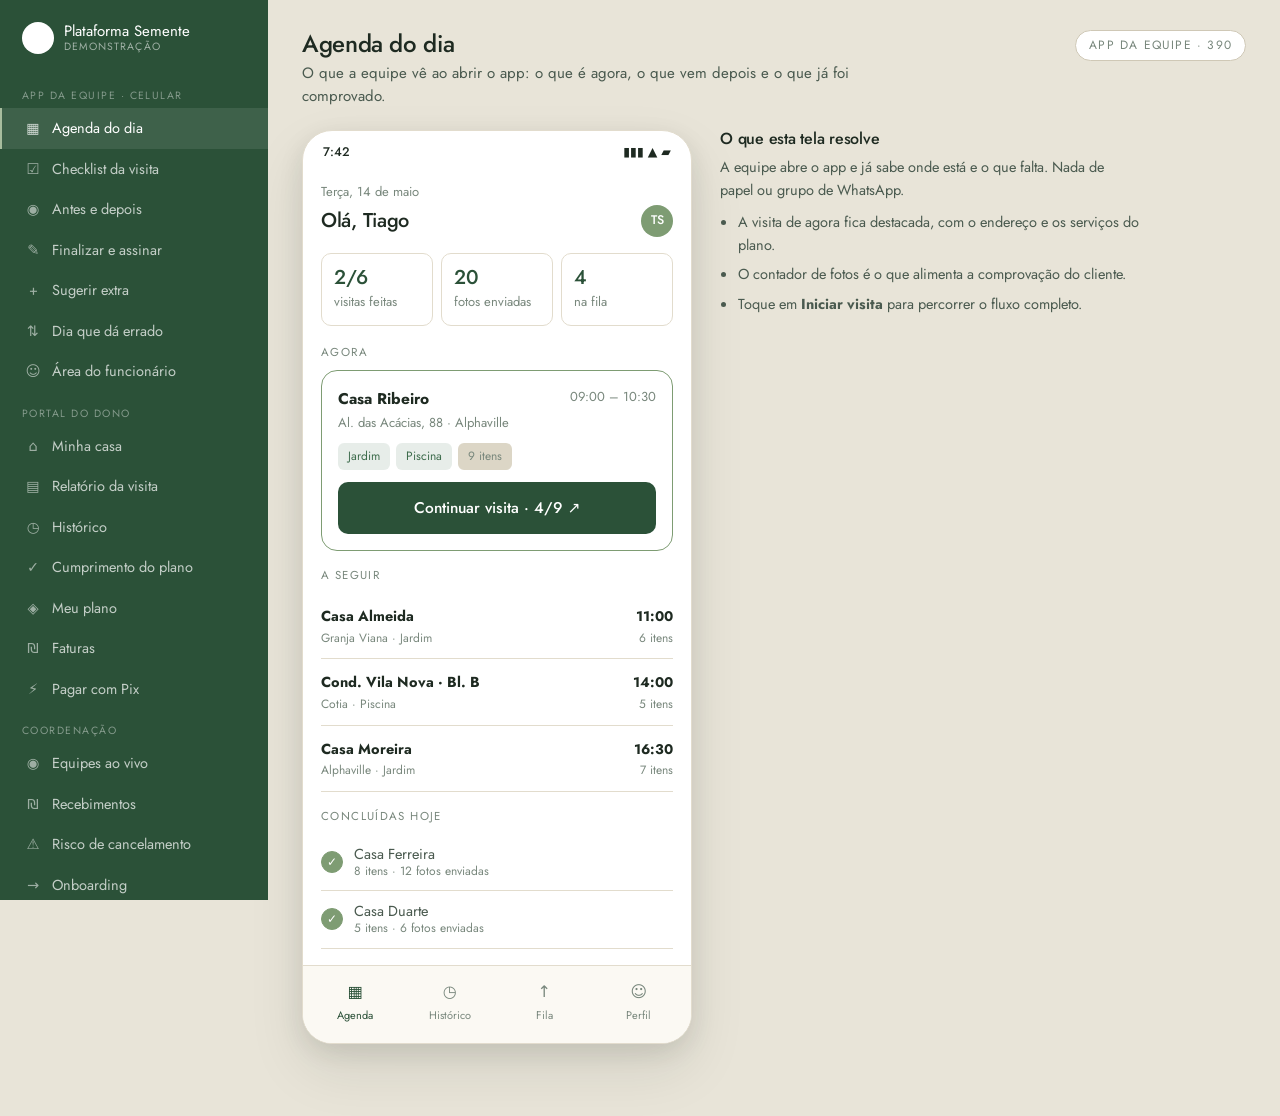
==== app/index.html @ b5c0483f "Site institucional e plataforma Semente e Servicos (demonstracao) Implementa os mockups do projeto C" ====
<!DOCTYPE html>
<html lang="pt-BR">
<head>
<meta charset="utf-8">
<meta name="viewport" content="width=device-width, initial-scale=1">
<title>Plataforma Semente — demonstração</title>
<meta name="description" content="Demonstração da plataforma de comprovação de serviços da Semente e Serviços: app da equipe, portal do dono e painel da coordenação.">
<link rel="preconnect" href="https://fonts.googleapis.com">
<link rel="preconnect" href="https://fonts.gstatic.com" crossorigin>
<link href="https://fonts.googleapis.com/css2?family=Jost:wght@300;400;500;600&display=swap" rel="stylesheet">
<link rel="stylesheet" href="../assets/css/base.css">
<link rel="stylesheet" href="app.css">
</head>
<body>

<div class="demo">

  <aside class="rail">
    <a class="rail__brand" href="../index.html">
      <span class="rail__mark">S</span>
      <span>Plataforma Semente<small>demonstração</small></span>
    </a>

    <div class="rail__cols">
      <div>
        <p class="rail__group">App da equipe · celular</p>
        <a class="rail__item" href="#agenda"><i>▦</i> Agenda do dia</a>
        <a class="rail__item" href="#checklist"><i>☑</i> Checklist da visita</a>
        <a class="rail__item" href="#camera"><i>◉</i> Antes e depois</a>
        <a class="rail__item" href="#finalizar"><i>✎</i> Finalizar e assinar</a>
        <a class="rail__item" href="#extra"><i>+</i> Sugerir extra</a>
        <a class="rail__item" href="#offline"><i>⇅</i> Dia que dá errado</a>
        <a class="rail__item" href="#funcionario"><i>☺</i> Área do funcionário</a>
      </div>

      <div>
        <p class="rail__group">Portal do dono</p>
        <a class="rail__item" href="#casa"><i>⌂</i> Minha casa</a>
        <a class="rail__item" href="#relatorio"><i>▤</i> Relatório da visita</a>
        <a class="rail__item" href="#historico"><i>◷</i> Histórico</a>
        <a class="rail__item" href="#cumprimento"><i>✓</i> Cumprimento do plano</a>
        <a class="rail__item" href="#plano"><i>◈</i> Meu plano</a>
        <a class="rail__item" href="#faturas"><i>₪</i> Faturas</a>
        <a class="rail__item" href="#pix"><i>⚡</i> Pagar com Pix</a>
      </div>

      <div>
        <p class="rail__group">Coordenação</p>
        <a class="rail__item" href="#aovivo"><i>◉</i> Equipes ao vivo</a>
        <a class="rail__item" href="#financeiro"><i>₪</i> Recebimentos</a>
        <a class="rail__item" href="#risco"><i>⚠</i> Risco de cancelamento</a>
        <a class="rail__item" href="#onboarding"><i>→</i> Onboarding</a>
        <a class="rail__item" href="#tecnica"><i>⟂</i> Visita técnica</a>
      </div>

      <div>
        <p class="rail__group">Documentos</p>
        <a class="rail__item" href="#doc-relatorio"><i>▤</i> Relatório em PDF</a>
        <a class="rail__item" href="#doc-recibo"><i>▤</i> Recibo e nota fiscal</a>
        <a class="rail__item" href="#doc-proposta"><i>▤</i> Proposta com aceite</a>
        <a class="rail__item" href="#doc-metragem"><i>▤</i> Cartão de metragem</a>
      </div>
    </div>

    <div class="rail__note">
      Demonstração navegável. Os dados ficam no seu navegador e não saem daqui.
      <br><br>
      <a href="#" data-reset>Recomeçar a demonstração</a> · <a href="../index.html">voltar ao site</a>
    </div>
  </aside>

  <main class="stage" id="stage"></main>
</div>

<div class="toast" id="toast"></div>

<script src="app.js"></script>
</body>
</html>
---- assets/css/base.css ----
/* Semente e Serviços — tokens de marca
   Extraídos dos mockups de design (Claude Design): fundo creme, verde escuro,
   verde-sálvia e terracota, tipografia Jost. */

:root {
  /* cor */
  --cream:        #E8E4D8;
  --cream-deep:   #DCD6C6;
  --green:        #2B5138;
  --green-soft:   #3C6B4B;
  --sage:         #7E9C73;
  --sage-pale:    #A8BD9E;
  --terra:        #8C4A26;
  --terra-soft:   #B06A42;

  --ink:          #1E2A21;
  --ink-2:        #4A5A4F;
  --ink-3:        #78877C;
  --line:         #CFC8B6;
  --line-soft:    #E2DCCD;
  --paper:        #FFFFFF;
  --paper-warm:   #FBF9F3;

  --ok:           #3C6B4B;
  --warn:         #B07A22;
  --danger:       #A33B29;
  --info:         #2F5E7A;

  /* tipografia */
  --font: 'Jost', system-ui, -apple-system, 'Segoe UI', sans-serif;

  /* medidas */
  --r-sm: 6px;
  --r:    10px;
  --r-lg: 16px;
  --r-xl: 24px;

  --shadow-sm: 0 1px 2px rgba(30,42,33,.06), 0 1px 3px rgba(30,42,33,.05);
  --shadow:    0 2px 8px rgba(30,42,33,.07), 0 8px 24px rgba(30,42,33,.06);
  --shadow-lg: 0 8px 24px rgba(30,42,33,.10), 0 24px 56px rgba(30,42,33,.10);

  --wrap: 1180px;
}

*, *::before, *::after { box-sizing: border-box; }

html { -webkit-text-size-adjust: 100%; }

body {
  margin: 0;
  font-family: var(--font);
  font-weight: 400;
  color: var(--ink);
  background: var(--cream);
  line-height: 1.55;
  -webkit-font-smoothing: antialiased;
}

h1, h2, h3, h4 { margin: 0; font-weight: 500; line-height: 1.15; letter-spacing: -.015em; }
p { margin: 0; }
a { color: inherit; }
img { max-width: 100%; display: block; }
button, input, select, textarea { font: inherit; color: inherit; }

.wrap { width: 100%; max-width: var(--wrap); margin-inline: auto; padding-inline: 24px; }

/* Foto com degradê de reserva: se o arquivo ainda não existe, o bloco
   continua legível em vez de mostrar ícone de imagem quebrada. */
.ph {
  position: relative;
  overflow: hidden;
  background:
    linear-gradient(135deg, var(--sage) 0%, var(--green) 55%, #24412D 100%);
}
.ph > img {
  width: 100%; height: 100%; object-fit: cover; display: block;
  position: relative; z-index: 1;
}
.ph > img[data-fallback] { opacity: 0; }
.ph::after {
  content: attr(data-label);
  position: absolute; inset: 0; z-index: 0;
  display: flex; align-items: center; justify-content: center;
  padding: 16px; text-align: center;
  font-size: 13px; letter-spacing: .08em; text-transform: uppercase;
  color: rgba(255,255,255,.72);
}

.sr { position:absolute; width:1px; height:1px; padding:0; margin:-1px; overflow:hidden; clip:rect(0 0 0 0); white-space:nowrap; border:0; }

:focus-visible { outline: 2px solid var(--terra); outline-offset: 2px; border-radius: 3px; }

@media (prefers-reduced-motion: reduce) {
  *, *::before, *::after { animation-duration:.01ms !important; animation-iteration-count:1 !important; transition-duration:.01ms !important; scroll-behavior:auto !important; }
}
---- app/app.css ----
/* Plataforma Semente — demonstração
   Três produtos na mesma marca: app da equipe (celular), portal do dono
   (desktop) e painel da coordenação. */

body { background: var(--cream); }

/* ---------- moldura da demonstração ---------- */
.demo {
  display: grid;
  grid-template-columns: 268px 1fr;
  min-height: 100vh;
}

.rail {
  background: var(--green);
  color: rgba(255,255,255,.72);
  padding: 22px 0 32px;
  position: sticky; top: 0; height: 100vh; overflow-y: auto;
}
.rail__brand { display: flex; align-items: center; gap: 10px; padding: 0 22px 20px; text-decoration: none; }
.rail__mark { width: 32px; height: 32px; border-radius: 50%; background: #fff; color: var(--green); display: grid; place-items: center; font-weight: 500; }
.rail__brand span { color: #fff; font-size: 15px; line-height: 1.15; }
.rail__brand small { display: block; font-size: 10.5px; letter-spacing: .1em; text-transform: uppercase; color: rgba(255,255,255,.55); }

.rail__group { padding: 14px 22px 4px; font-size: 10.5px; letter-spacing: .14em; text-transform: uppercase; color: rgba(255,255,255,.42); }
.rail a.rail__item {
  display: flex; align-items: center; gap: 10px;
  padding: 9px 22px; font-size: 14.5px; text-decoration: none; color: rgba(255,255,255,.72);
  border-left: 2.5px solid transparent;
}
.rail a.rail__item:hover { color: #fff; background: rgba(255,255,255,.05); }
.rail a.rail__item.is-on { color: #fff; background: rgba(255,255,255,.09); border-left-color: var(--sage-pale); }
.rail__item i { font-style: normal; width: 18px; text-align: center; opacity: .75; }
.rail__note { margin: 20px 22px 0; padding: 14px; border: 1px solid rgba(255,255,255,.18); border-radius: var(--r); font-size: 12.5px; line-height: 1.5; }
.rail__note a { color: #fff; }

.stage { padding: 30px 34px 72px; min-width: 0; }
.stage__head { display: flex; align-items: flex-start; gap: 16px; margin-bottom: 22px; flex-wrap: wrap; }
.stage__head h1 { font-size: 24px; font-weight: 500; }
.stage__head p { color: var(--ink-2); font-size: 15px; margin-top: 4px; max-width: 70ch; }
.stage__tag { margin-left: auto; font-size: 12px; letter-spacing: .1em; text-transform: uppercase; color: var(--ink-3); border: 1px solid var(--line); border-radius: 999px; padding: 5px 13px; background: var(--paper); }

@media (max-width: 980px) {
  .demo { grid-template-columns: 1fr; }
  .rail { position: static; height: auto; padding-bottom: 14px; }
  .rail__cols { display: grid; grid-template-columns: repeat(2, 1fr); }
  .stage { padding: 22px 18px 56px; }
}

/* ---------- telefone ---------- */
.phone {
  width: 390px; max-width: 100%;
  background: var(--paper); border-radius: 30px; overflow: hidden;
  box-shadow: var(--shadow-lg); border: 1px solid var(--line-soft);
  display: flex; flex-direction: column; min-height: 720px;
}
.phone__status { display: flex; align-items: center; justify-content: space-between; padding: 12px 20px 6px; font-size: 12.5px; font-weight: 500; }
.phone__body { padding: 8px 18px 16px; flex: 1; }
.phone__bar {
  display: flex; border-top: 1px solid var(--line-soft); background: var(--paper-warm);
  padding: 8px 6px 12px; gap: 2px;
}
.phone__bar button {
  flex: 1; background: none; border: 0; cursor: pointer; padding: 6px 2px;
  font-size: 11px; color: var(--ink-3); display: grid; gap: 3px; justify-items: center;
}
.phone__bar button.is-on { color: var(--green); }
.phone__bar i { font-style: normal; font-size: 16px; }

.phone-row { display: flex; gap: 28px; align-items: flex-start; flex-wrap: wrap; }
.phone-note { flex: 1; min-width: 260px; max-width: 420px; font-size: 14.5px; color: var(--ink-2); }
.phone-note h3 { font-size: 16px; margin: 0 0 8px; color: var(--ink); }
.phone-note ul { padding-left: 18px; margin: 10px 0; display: grid; gap: 7px; }

/* ---------- blocos comuns ---------- */
.panel { background: var(--paper); border: 1px solid var(--line-soft); border-radius: var(--r-lg); padding: 22px 24px; }
.panel + .panel { margin-top: 18px; }
.panel__head { display: flex; align-items: center; gap: 12px; margin-bottom: 16px; }
.panel__head h2 { font-size: 17px; font-weight: 500; }
.panel__head .spacer { margin-left: auto; }

.grid2 { display: grid; grid-template-columns: 1fr 1fr; gap: 18px; }
.grid3 { display: grid; grid-template-columns: repeat(3, 1fr); gap: 18px; }
.grid-2-1 { display: grid; grid-template-columns: 1.6fr .9fr; gap: 18px; align-items: start; }
@media (max-width: 1080px) { .grid2, .grid3, .grid-2-1 { grid-template-columns: 1fr; } }

.kpis { display: grid; grid-template-columns: repeat(4, 1fr); gap: 14px; }
.kpi { background: var(--paper); border: 1px solid var(--line-soft); border-radius: var(--r); padding: 16px 18px; }
.kpi b { display: block; font-size: 26px; font-weight: 500; color: var(--green); letter-spacing: -.02em; line-height: 1.15; }
.kpi span { font-size: 13px; color: var(--ink-3); }
.kpi--warn b { color: var(--warn); }
.kpi--danger b { color: var(--danger); }
@media (max-width: 900px) { .kpis { grid-template-columns: repeat(2, 1fr); } }

.pill { display: inline-flex; align-items: center; gap: 6px; font-size: 12px; padding: 3px 11px; border-radius: 999px; font-weight: 500; }
.pill--ok { background: rgba(60,107,75,.14); color: var(--ok); }
.pill--warn { background: rgba(176,122,34,.16); color: var(--warn); }
.pill--danger { background: rgba(163,59,41,.13); color: var(--danger); }
.pill--info { background: rgba(47,94,122,.12); color: var(--info); }
.pill--mute { background: var(--cream-deep); color: var(--ink-2); }

table.tbl { width: 100%; border-collapse: collapse; font-size: 14.5px; }
table.tbl th { text-align: left; font-weight: 500; font-size: 12px; letter-spacing: .07em; text-transform: uppercase; color: var(--ink-3); padding: 0 12px 10px; border-bottom: 1px solid var(--line); }
table.tbl td { padding: 13px 12px; border-bottom: 1px solid var(--line-soft); vertical-align: middle; }
table.tbl tr:last-child td { border-bottom: 0; }
table.tbl td:last-child, table.tbl th:last-child { text-align: right; }
.tbl__wrap { overflow-x: auto; }

.btn-a { background: var(--green); color: #fff; border: 0; border-radius: var(--r-sm); padding: 8px 15px; font-size: 13.5px; cursor: pointer; font-weight: 500; }
.btn-a:hover { background: #22412C; }
.btn-a:disabled { background: var(--line); color: var(--ink-3); cursor: not-allowed; }
.btn-b { background: var(--paper); color: var(--green); border: 1px solid var(--line); border-radius: var(--r-sm); padding: 8px 15px; font-size: 13.5px; cursor: pointer; }
.btn-b:hover { background: var(--cream); }
.btn-c { background: none; border: 0; color: var(--ink-3); font-size: 13.5px; cursor: pointer; text-decoration: underline; }
.btn-wide { width: 100%; padding: 14px; font-size: 15.5px; border-radius: var(--r); }

/* ---------- checklist ---------- */
.ck__head { display: flex; align-items: center; gap: 10px; padding: 8px 0 4px; }
.ck__back { background: none; border: 0; font-size: 19px; cursor: pointer; color: var(--ink-2); padding: 0 4px 0 0; }
.ck__title { font-size: 17px; font-weight: 500; }
.ck__sub { font-size: 12.5px; color: var(--ink-3); }
.ck__count { margin-left: auto; font-size: 13px; font-weight: 500; color: var(--green); background: rgba(126,156,115,.18); border-radius: 999px; padding: 4px 12px; }
.ck__warn { background: rgba(176,122,34,.13); color: #8A5E17; font-size: 13px; border-radius: var(--r-sm); padding: 9px 12px; margin: 10px 0 14px; }
.ck__group { font-size: 11.5px; letter-spacing: .12em; text-transform: uppercase; color: var(--ink-3); margin: 16px 0 8px; }
.ck__item { display: flex; align-items: center; gap: 11px; padding: 11px 0; border-bottom: 1px solid var(--line-soft); }
.ck__mark { width: 22px; height: 22px; border-radius: 50%; border: 1.5px solid var(--line); display: grid; place-items: center; font-size: 12px; flex: none; }
.ck__item.is-done .ck__mark { background: var(--sage); border-color: var(--sage); color: #fff; }
.ck__name { flex: 1; font-size: 14.5px; line-height: 1.3; }
.ck__meta { display: block; font-size: 12px; color: var(--ink-3); }
.ck__item.is-done .ck__name { color: var(--ink-2); }
.ck__shoot { background: var(--green); color: #fff; border: 0; border-radius: 999px; padding: 6px 13px; font-size: 12.5px; cursor: pointer; white-space: nowrap; }
.ck__shoot:hover { background: #22412C; }

/* ---------- câmera simulada ---------- */
.cam { background: #1A2119; border-radius: var(--r-lg); overflow: hidden; color: #fff; }
.cam__top { display: flex; align-items: center; justify-content: space-between; padding: 12px 16px; font-size: 13px; }
.cam__view { aspect-ratio: 3/4; position: relative; }
.cam__view .ph { width: 100%; height: 100%; border-radius: 0; }
.cam__chip { position: absolute; top: 12px; left: 12px; background: rgba(0,0,0,.55); border-radius: 999px; padding: 4px 12px; font-size: 12px; }
.cam__gps { position: absolute; bottom: 12px; left: 12px; right: 12px; font-size: 11.5px; color: rgba(255,255,255,.85); display: flex; justify-content: space-between; }
.cam__ctrl { display: flex; align-items: center; justify-content: space-around; padding: 18px; }
.cam__shutter { width: 62px; height: 62px; border-radius: 50%; background: #fff; border: 4px solid rgba(255,255,255,.35); cursor: pointer; }
.cam__mini { display: flex; gap: 8px; }
.cam__mini div { width: 46px; height: 46px; border-radius: var(--r-sm); overflow: hidden; border: 1.5px solid rgba(255,255,255,.3); }
.cam__mini .ph { width: 100%; height: 100%; border-radius: 0; }

/* ---------- assinatura ---------- */
.sign { border: 1.5px dashed var(--line); border-radius: var(--r); background: var(--paper-warm); position: relative; }
.sign canvas { display: block; width: 100%; height: 150px; touch-action: none; cursor: crosshair; }
.sign__hint { position: absolute; inset: 0; display: grid; place-items: center; color: var(--ink-3); font-size: 13.5px; pointer-events: none; }
.sign.has-ink .sign__hint { display: none; }

/* ---------- relatório / documentos A4 ---------- */
.a4 {
  background: #fff; width: 100%; max-width: 800px; margin-inline: auto;
  padding: 46px 52px; box-shadow: var(--shadow-lg); border-radius: 4px;
  font-size: 14px; color: #222;
}
.a4__head { display: flex; justify-content: space-between; align-items: flex-start; border-bottom: 2px solid var(--green); padding-bottom: 18px; margin-bottom: 22px; gap: 20px; }
.a4__head h2 { font-size: 22px; font-weight: 500; color: var(--green); }
.a4__head .meta { font-size: 12.5px; color: #777; text-align: right; }
.a4 dl.two { display: grid; grid-template-columns: 1fr 1fr; gap: 16px 28px; margin: 0 0 22px; }
.a4 dt { font-size: 11px; letter-spacing: .09em; text-transform: uppercase; color: #8a8a8a; margin-bottom: 3px; }
.a4 dd { margin: 0; font-size: 14px; line-height: 1.5; }
.a4 h3 { font-size: 12px; letter-spacing: .11em; text-transform: uppercase; color: var(--green); margin: 26px 0 10px; border-bottom: 1px solid #E6E2D6; padding-bottom: 6px; }
.a4 ul.items { list-style: none; padding: 0; margin: 0; }
.a4 ul.items li { display: flex; gap: 10px; padding: 8px 0; border-bottom: 1px solid #F0EDE4; }
.a4 ul.items li b { color: var(--sage); flex: none; }
.a4 ul.items li span { flex: 1; }
.a4 ul.items li em { font-style: normal; color: #999; font-size: 12.5px; white-space: nowrap; }
.a4__photos { display: grid; grid-template-columns: repeat(4, 1fr); gap: 10px; }
.a4__photos .ph { aspect-ratio: 1; border-radius: 4px; }
.a4__photos figcaption { font-size: 10.5px; color: #888; margin-top: 4px; text-align: center; }
.a4__obs { background: #FBF9F3; border-left: 3px solid var(--terra); padding: 14px 16px; font-size: 13.5px; }
.a4__total { display: flex; justify-content: space-between; padding: 12px 0; font-size: 17px; font-weight: 500; border-top: 2px solid var(--green); margin-top: 8px; }
.a4__foot { margin-top: 30px; padding-top: 14px; border-top: 1px solid #E6E2D6; font-size: 11.5px; color: #888; }
@media (max-width: 720px) { .a4 { padding: 28px 22px; } .a4 dl.two { grid-template-columns: 1fr; } .a4__photos { grid-template-columns: repeat(2, 1fr); } }

/* ---------- estrelas ---------- */
.stars { display: inline-flex; gap: 3px; }
.stars button { background: none; border: 0; cursor: pointer; font-size: 22px; color: var(--line); padding: 0 1px; line-height: 1; }
.stars button.is-on { color: #D9A227; }
.stars--static { font-size: 15px; color: #D9A227; letter-spacing: 1px; }

/* ---------- barras e progresso ---------- */
.bar { height: 7px; border-radius: 999px; background: var(--cream-deep); overflow: hidden; }
.bar i { display: block; height: 100%; background: var(--sage); border-radius: 999px; transition: width .35s ease; }
.bar--warn i { background: var(--warn); }
.bar--danger i { background: var(--danger); }

.dots { display: flex; gap: 6px; flex-wrap: wrap; }
.dot { font-size: 12px; padding: 4px 10px; border-radius: var(--r-sm); background: rgba(60,107,75,.12); color: var(--ok); }
.dot--off { background: var(--cream-deep); color: var(--ink-3); }
.dot--warn { background: rgba(176,122,34,.16); color: var(--warn); }

/* ---------- timeline ---------- */
.tl { display: grid; gap: 0; }
.tl__i { display: grid; grid-template-columns: 26px 1fr; gap: 14px; padding-bottom: 20px; position: relative; }
.tl__i::before { content: ""; position: absolute; left: 12px; top: 26px; bottom: 0; width: 1.5px; background: var(--line); }
.tl__i:last-child::before { display: none; }
.tl__d { width: 26px; height: 26px; border-radius: 50%; display: grid; place-items: center; font-size: 12px; background: var(--cream-deep); color: var(--ink-3); z-index: 1; }
.tl__i.is-done .tl__d { background: var(--sage); color: #fff; }
.tl__i.is-now .tl__d { background: var(--green); color: #fff; box-shadow: 0 0 0 4px rgba(43,81,56,.14); }
.tl__b h4 { font-size: 14.5px; font-weight: 500; margin-bottom: 2px; }
.tl__b p { font-size: 13.5px; color: var(--ink-3); }

/* ---------- pix ---------- */
.pix__code { background: var(--paper-warm); border: 1px solid var(--line); border-radius: var(--r); padding: 12px 14px; font-family: ui-monospace, 'Cascadia Code', Consolas, monospace; font-size: 11.5px; word-break: break-all; color: var(--ink-2); line-height: 1.6; }
.pix__qr { width: 170px; height: 170px; margin: 0 auto 16px; background: #fff; border: 1px solid var(--line); border-radius: var(--r); display: grid; place-items: center; }
.pix__timer { font-size: 13px; color: var(--terra); text-align: center; margin-bottom: 14px; }

/* ---------- avisos ---------- */
.note { border-radius: var(--r); padding: 14px 16px; font-size: 14px; line-height: 1.5; }
.note--warn { background: rgba(176,122,34,.12); border: 1px solid rgba(176,122,34,.3); color: #7E5514; }
.note--ok { background: rgba(60,107,75,.1); border: 1px solid rgba(60,107,75,.25); color: var(--ok); }
.note--info { background: rgba(47,94,122,.09); border: 1px solid rgba(47,94,122,.22); color: var(--info); }
.note--danger { background: rgba(163,59,41,.09); border: 1px solid rgba(163,59,41,.24); color: var(--danger); }

.toast {
  position: fixed; left: 50%; bottom: 28px; translate: -50% 0;
  background: var(--ink); color: #fff; padding: 13px 22px; border-radius: 999px;
  font-size: 14.5px; box-shadow: var(--shadow-lg); z-index: 200;
  opacity: 0; pointer-events: none; transition: opacity .25s ease, translate .25s ease;
}
.toast.is-on { opacity: 1; translate: -50% -8px; }

/* ---------- portal do dono ---------- */
.ptop { background: var(--paper); border: 1px solid var(--line-soft); border-radius: var(--r-lg); padding: 10px 18px; display: flex; align-items: center; gap: 22px; margin-bottom: 18px; flex-wrap: wrap; }
.ptop nav { display: flex; gap: 20px; }
.ptop nav button { background: none; border: 0; font-size: 14.5px; color: var(--ink-2); cursor: pointer; padding: 10px 0; border-bottom: 2px solid transparent; }
.ptop nav button.is-on { color: var(--green); border-bottom-color: var(--sage); font-weight: 500; }
.ptop__who { margin-left: auto; display: flex; align-items: center; gap: 10px; font-size: 13.5px; color: var(--ink-3); }
.avatar { width: 32px; height: 32px; border-radius: 50%; background: var(--sage); color: #fff; display: grid; place-items: center; font-size: 12.5px; font-weight: 500; }

.split-ba { display: grid; grid-template-columns: 1fr 1fr; gap: 10px; }
.split-ba .ph { aspect-ratio: 4/3; border-radius: var(--r-sm); }
.split-ba figcaption { font-size: 11.5px; color: var(--ink-3); text-align: center; margin-top: 5px; }

.meter { display: grid; gap: 10px; }
.meter__row { display: grid; grid-template-columns: 1fr auto; gap: 10px; align-items: center; font-size: 14px; }

/* impressão dos documentos */
@media print {
  .rail, .stage__head, .ptop, .toast { display: none !important; }
  .demo { display: block; }
  .stage { padding: 0; }
  .a4 { box-shadow: none; max-width: none; padding: 0; }
}
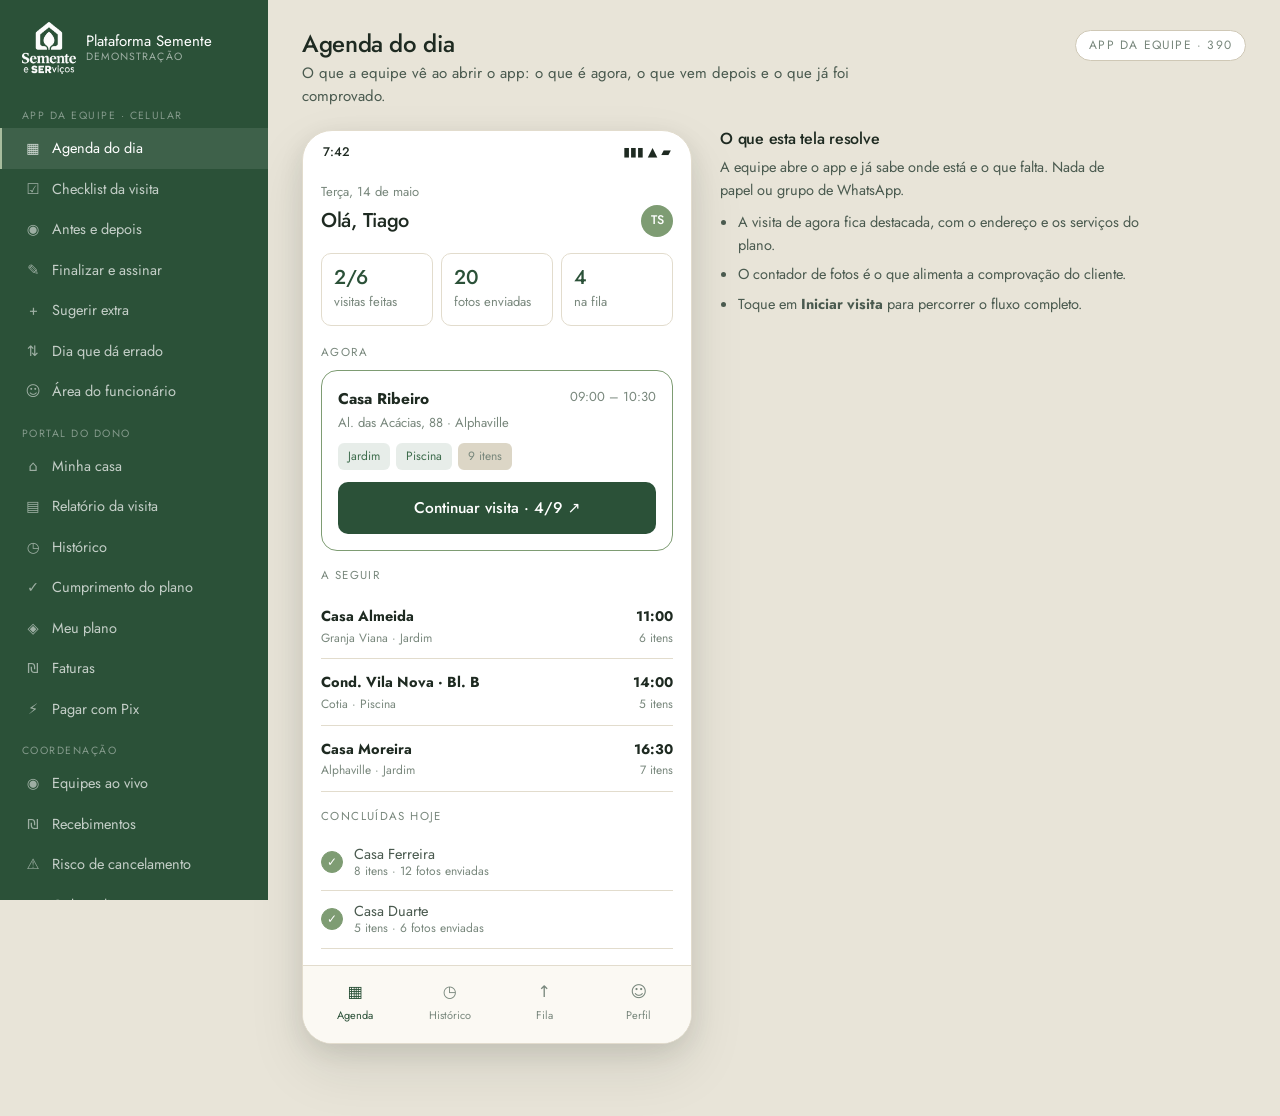
==== commit cb8892ba: "Fotos e logo reais no lugar dos marcadores Entram as 12 fotos do projeto e o kit de logo (horizontal" ====
--- a/app/index.html
+++ b/app/index.html
@@ -8,6 +8,9 @@
 <link rel="preconnect" href="https://fonts.googleapis.com">
 <link rel="preconnect" href="https://fonts.gstatic.com" crossorigin>
 <link href="https://fonts.googleapis.com/css2?family=Jost:wght@300;400;500;600&display=swap" rel="stylesheet">
+<link rel="icon" href="../assets/logo/favicon-32.png" sizes="32x32">
+<link rel="icon" href="../assets/logo/favicon-512.png" sizes="512x512">
+<link rel="apple-touch-icon" href="../assets/logo/favicon-180.png">
 <link rel="stylesheet" href="../assets/css/base.css">
 <link rel="stylesheet" href="app.css">
 </head>
@@ -17,7 +20,7 @@
 
   <aside class="rail">
     <a class="rail__brand" href="../index.html">
-      <span class="rail__mark">S</span>
+      <img class="rail__logo" src="../assets/logo/logo-vertical-clara.png" alt="Semente e Serviços" width="560" height="560">
       <span>Plataforma Semente<small>demonstração</small></span>
     </a>
 
--- a/app/app.css
+++ b/app/app.css
@@ -18,6 +18,7 @@
   position: sticky; top: 0; height: 100vh; overflow-y: auto;
 }
 .rail__brand { display: flex; align-items: center; gap: 10px; padding: 0 22px 20px; text-decoration: none; }
+.rail__logo { height: 52px; width: auto; }
 .rail__mark { width: 32px; height: 32px; border-radius: 50%; background: #fff; color: var(--green); display: grid; place-items: center; font-weight: 500; }
 .rail__brand span { color: #fff; font-size: 15px; line-height: 1.15; }
 .rail__brand small { display: block; font-size: 10.5px; letter-spacing: .1em; text-transform: uppercase; color: rgba(255,255,255,.55); }
